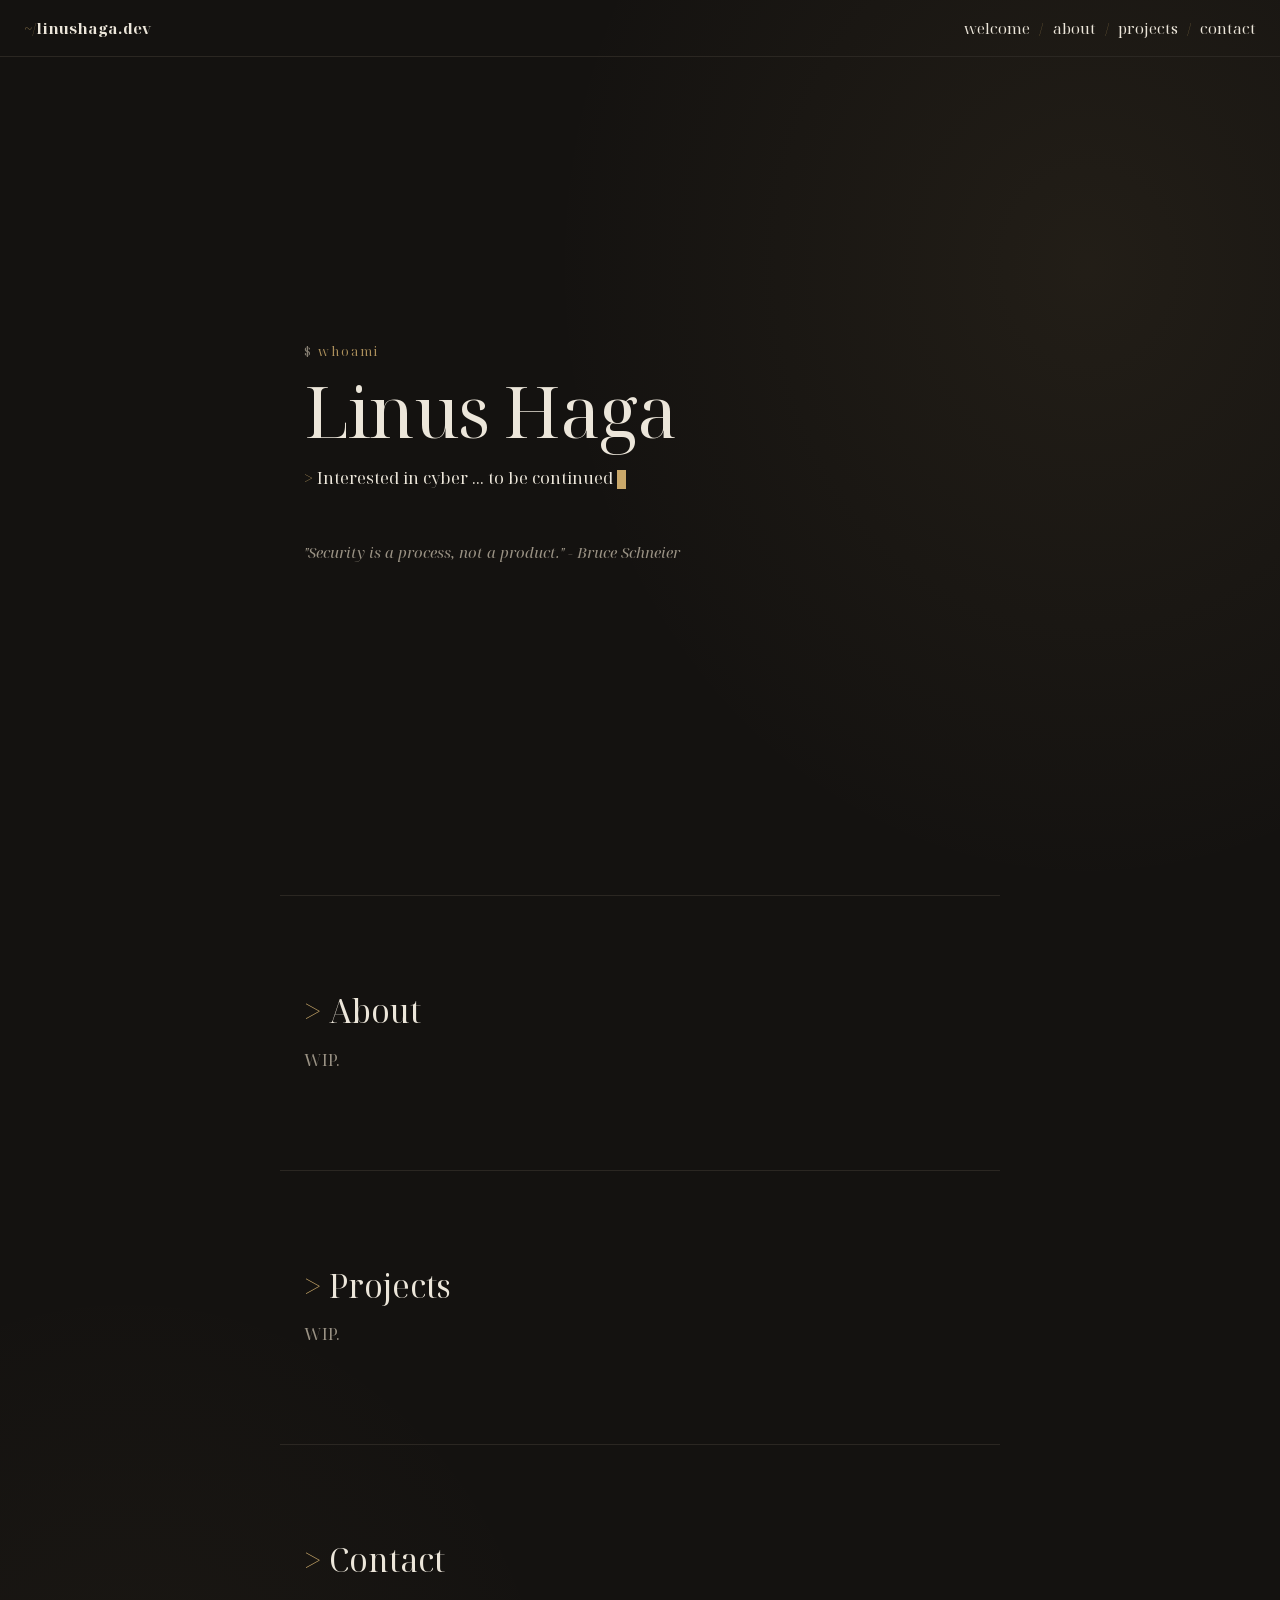
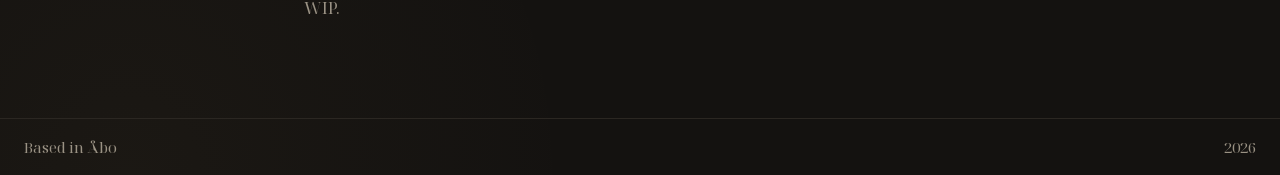
==== index.html @ 773b809a "Quick Fix" ====
<!DOCTYPE html>
<html lang="en">
<head>
  <meta charset="UTF-8">
  <meta name="viewport" content="width=device-width, initial-scale=1.0">

  <link rel="preconnect" href="https://fonts.googleapis.com">
  <link rel="preconnect" href="https://fonts.gstatic.com" crossorigin>
  <link href="https://fonts.googleapis.com/css2?family=Noto+Serif+Display:wght@400;600;700&display=swap" rel="stylesheet">

  <title>Linus Haga</title>

  <link rel="stylesheet" href="style.css">
</head>
<body>
  <header class="site-header">
    <a class="site-title" href="#welcome">linushaga.dev</a>

    <nav class="site-nav" aria-label="Main">
      <a href="#welcome">welcome</a>
      <a href="#about">about</a>
      <a href="#projects">projects</a>
      <a href="#contact">contact</a>
    </nav>
  </header>

  <main>
    <div class="binary" aria-hidden="true" data-words="IT, DaTe, Cyber, cryptography, security, privacy, hacking, programming, networking, linux, open source, technology">
      <div class="binary-col"></div>
      <div class="binary-col"></div>
      <div class="binary-col"></div>
      <div class="binary-col"></div>
    </div>

    <section id="welcome" class="hero">
      <p class="eyebrow">whoami</p>
      <h1>Linus Haga</h1>
      <p class="tagline">Interested in cyber ... to be continued<span class="cursor" aria-hidden="true"></span></p>
      <p class="quote">"Security is a process, not a product." - Bruce Schneier</p>
    </section>

    <section id="about" class="section">
      <h2>About</h2>
      <p>WIP.</p>
    </section>

    <section id="projects" class="section">
      <h2>Projects</h2>
      <p>WIP.</p>
    </section>

    <section id="contact" class="section">
      <h2>Contact</h2>
      <p>WIP.</p>
    </section>
  </main>

  <footer class="site-footer">
    <span>Based in Åbo</span>
    <span>2026</span>
  </footer>

  <script src="script.js" defer></script>
</body>
</html>
---- style.css ----
* {
  box-sizing: border-box;
}

:root {
  --bg: #141210;
  --text: #ece6da;
  --muted: #9a9284;
  --line: #2b2722;
  --accent: #c9a86a;

  --font: "Noto Serif Display", Georgia, "Times New Roman", serif;
}

body {
  margin: 0;
  min-height: 100vh;
  display: flex;
  flex-direction: column;

  font-family: var(--font);
  font-weight: 400;
  line-height: 1.6;
  color: var(--text);
  background:
    radial-gradient(ellipse 60% 50% at 85% 15%, rgba(201, 168, 106, 0.08), transparent 70%),
    radial-gradient(ellipse 50% 40% at 10% 100%, rgba(201, 168, 106, 0.04), transparent 70%),
    var(--bg);
}

a {
  color: inherit;
  text-decoration: none;
}

a:hover {
  color: var(--accent);
}

a:focus-visible {
  outline: 2px solid var(--accent);
  outline-offset: 4px;
  border-radius: 2px;
}

/* Header */

.site-header {
  display: flex;
  justify-content: space-between;
  align-items: center;
  gap: 16px;
  padding: 16px 24px;

  font-size: 0.95rem;
  border-bottom: 1px solid var(--line);
}

.site-title {
  font-weight: 700;
}

.site-title::before {
  content: "~/";
  color: var(--accent);
}

.site-nav {
  display: flex;
  gap: 0.6em;
}

.site-nav a + a::before {
  content: "/";
  margin-right: 0.6em;
  color: var(--accent);
}

/* Hero */

html {
  scroll-behavior: smooth;
}

@media (prefers-reduced-motion: reduce) {
  html {
    scroll-behavior: auto;
  }
}

main {
  flex: 1;
  position: relative;
}

/* Binary columns */

.binary {
  --h: 70vh;

  position: absolute;
  top: 0;
  right: 24px;
  z-index: 1;
  display: flex;
  gap: 22px;
  height: var(--h);
  overflow: hidden;
  pointer-events: none;

  -webkit-mask-image: linear-gradient(to bottom, transparent, #000 25%, #000 60%, transparent);
  mask-image: linear-gradient(to bottom, transparent, #000 25%, #000 60%, transparent);
}

.binary-col {
  font-size: 0.9rem;
  line-height: 1.5;
  text-align: center;
  color: var(--accent);
  opacity: 0.6;
}

.binary-track {
  white-space: pre;
  animation: binary-fall var(--dur, 30s) linear var(--delay, 0s) 1 both;
}

@keyframes binary-fall {
  from {
    transform: translateY(-100%);
  }

  to {
    transform: translateY(var(--h));
  }
}

@media (prefers-reduced-motion: reduce) {
  .binary-track {
    animation: none;
  }
}

@media (max-width: 800px) {
  .binary {
    display: none;
  }
}

.hero {
  min-height: calc(100vh - 62px);
  display: flex;
  flex-direction: column;
  justify-content: center;
  width: 100%;
  max-width: 720px;
  margin: 0 auto;
  padding: 48px 24px 96px;
}

/* Footer */

.site-footer {
  display: flex;
  justify-content: space-between;
  align-items: center;
  gap: 16px;
  padding: 16px 24px;

  font-size: 0.95rem;
  color: var(--muted);
  border-top: 1px solid var(--line);
}

@media (max-width: 800px) {
  .site-footer {
    padding: 16px;
  }
}

/* Sections */

.section {
  max-width: 720px;
  margin: 0 auto;
  padding: 96px 24px;
  border-top: 1px solid var(--line);
}

.section h2 {
  margin: 0 0 16px;
  font-size: 2rem;
  font-weight: 400;
  line-height: 1.2;
}

.section h2::before {
  content: "> ";
  color: var(--accent);
}

.section p {
  margin: 0;
  color: var(--muted);
  font-size: 1.05rem;
}

.eyebrow {
  margin: 0 0 12px;
  font-size: 0.8rem;
  letter-spacing: 0.15em;
  color: var(--accent);
  opacity: 0.85;
}

.eyebrow::before {
  content: "$ ";
  color: var(--muted);
}

.hero h1 {
  margin: 0;
  font-size: 4.5rem;
  font-weight: 400;
  letter-spacing: -0.02em;
  line-height: 1.05;
}

.tagline {
  margin: 16px 0 0;
  font-size: 1.05rem;
}

.tagline::before {
  content: "> ";
  color: var(--accent);
}

.cursor {
  display: inline-block;
  width: 0.55em;
  height: 1.1em;
  margin-left: 4px;
  vertical-align: text-bottom;
  background: var(--accent);
  animation: blink 1.1s steps(1) infinite;
}

.quote {
  margin: 48px 0 0;
  font-size: 0.95rem;
  font-style: italic;
  color: var(--muted);
}

@keyframes blink {
  50% {
    opacity: 0;
  }
}

@media (prefers-reduced-motion: reduce) {
  .cursor {
    animation: none;
  }
}

@media (max-width: 800px) {
  .site-header {
    flex-direction: column;
    align-items: flex-start;
    padding: 16px;
  }

  .hero {
    padding: 48px 16px 64px;
  }

  .hero h1 {
    font-size: 3rem;
  }
}
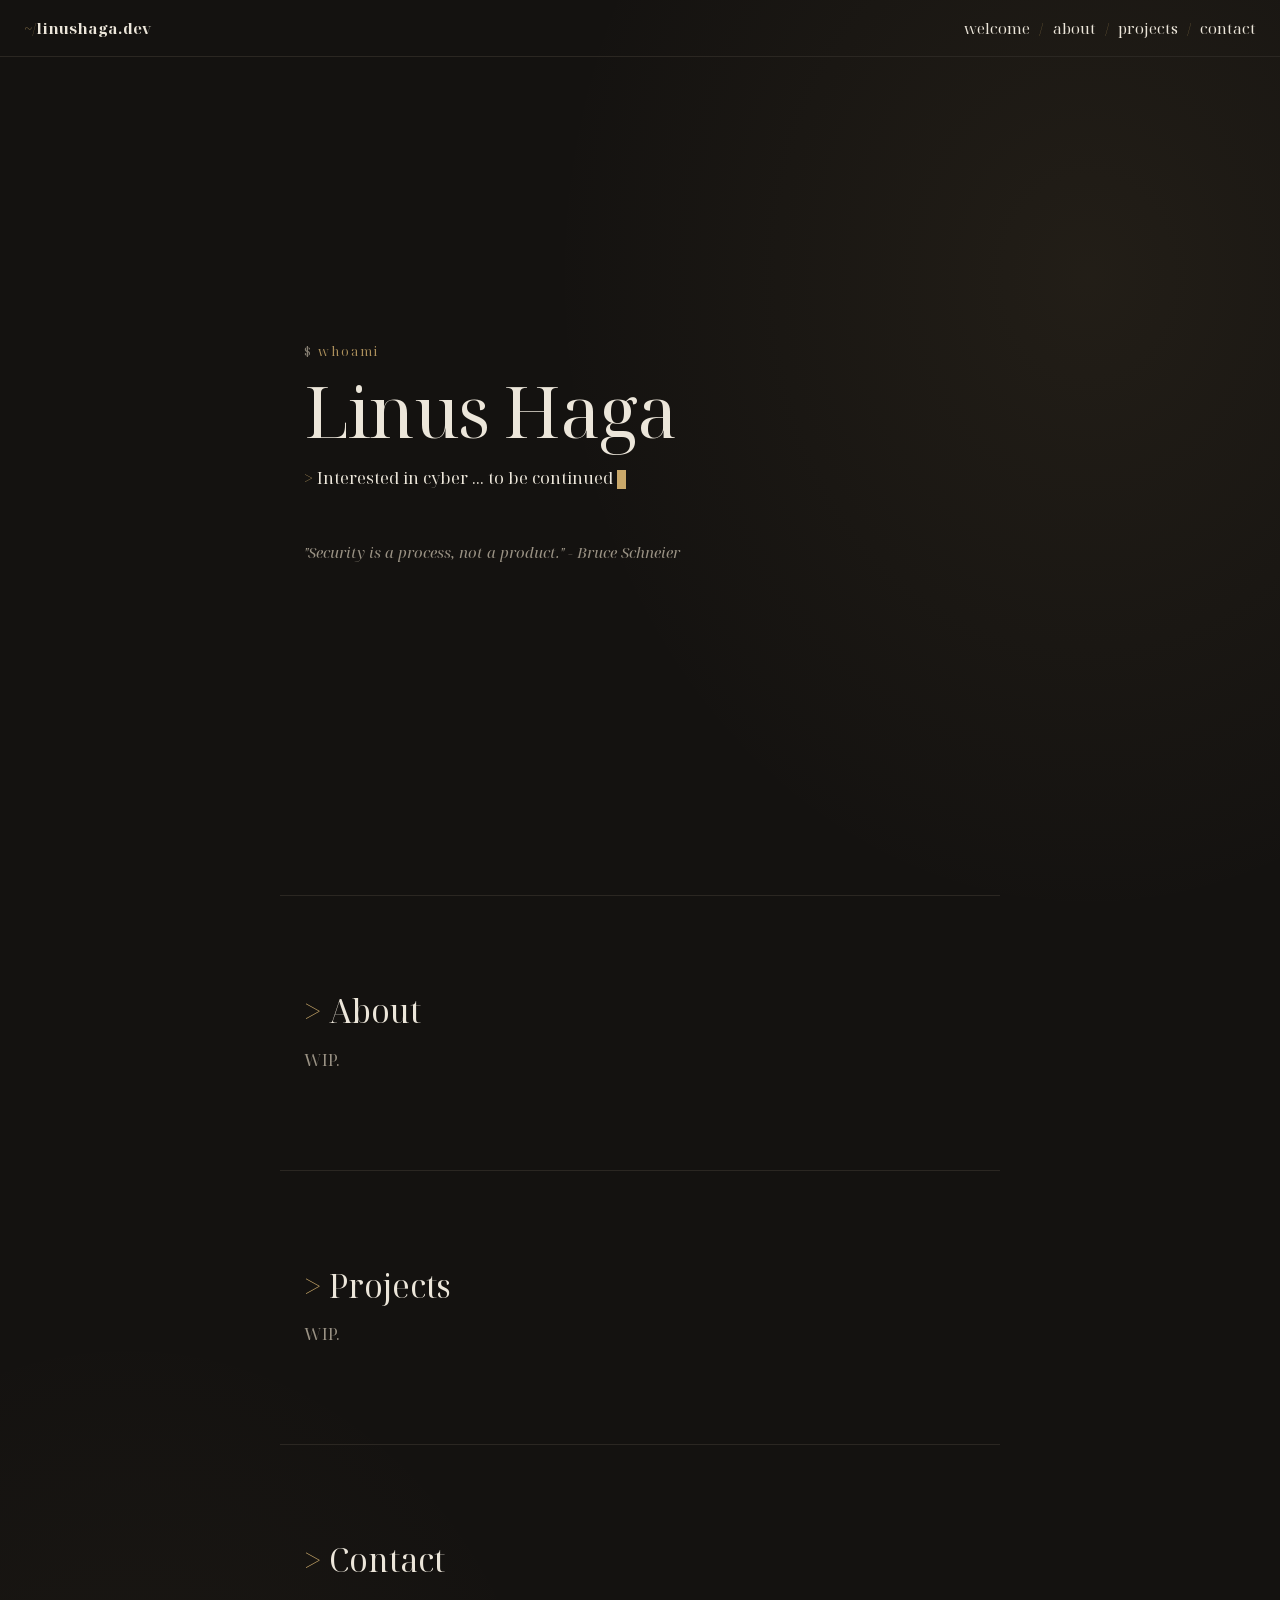
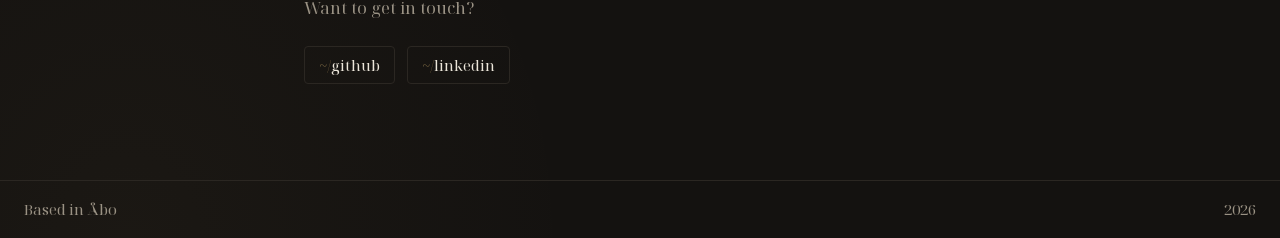
==== commit 5ecabf8a: "Added contact section with GitHub and LinkedIn buttons" ====
--- a/index.html
+++ b/index.html
@@ -51,7 +51,12 @@
 
     <section id="contact" class="section">
       <h2>Contact</h2>
-      <p>WIP.</p>
+      <p>Want to get in touch?</p>
+
+      <ul class="contact-links">
+        <li><a class="contact-btn" href="https://github.com/Linuusshh" target="_blank" rel="noopener noreferrer">github</a></li>
+        <li><a class="contact-btn" href="https://www.linkedin.com/in/linus-haga-680bb72a0/" target="_blank" rel="noopener noreferrer">linkedin</a></li>
+      </ul>
     </section>
   </main>
 
--- a/style.css
+++ b/style.css
@@ -205,6 +205,46 @@
   font-size: 1.05rem;
 }
 
+/* Contact */
+
+.contact-links {
+  display: flex;
+  flex-wrap: wrap;
+  gap: 12px;
+  margin: 24px 0 0;
+  padding: 0;
+  list-style: none;
+}
+
+.contact-btn {
+  display: inline-block;
+  padding: 6px 14px;
+
+  font: inherit;
+  font-size: 0.95rem;
+  color: var(--text);
+  background: transparent;
+  border: 1px solid var(--line);
+  border-radius: 4px;
+  cursor: pointer;
+  transition: border-color 0.15s, color 0.15s;
+}
+
+.contact-btn::before {
+  content: "~/";
+  color: var(--accent);
+}
+
+.contact-btn:hover {
+  color: var(--accent);
+  border-color: var(--accent);
+}
+
+.contact-btn:focus-visible {
+  outline: 2px solid var(--accent);
+  outline-offset: 4px;
+}
+
 .eyebrow {
   margin: 0 0 12px;
   font-size: 0.8rem;
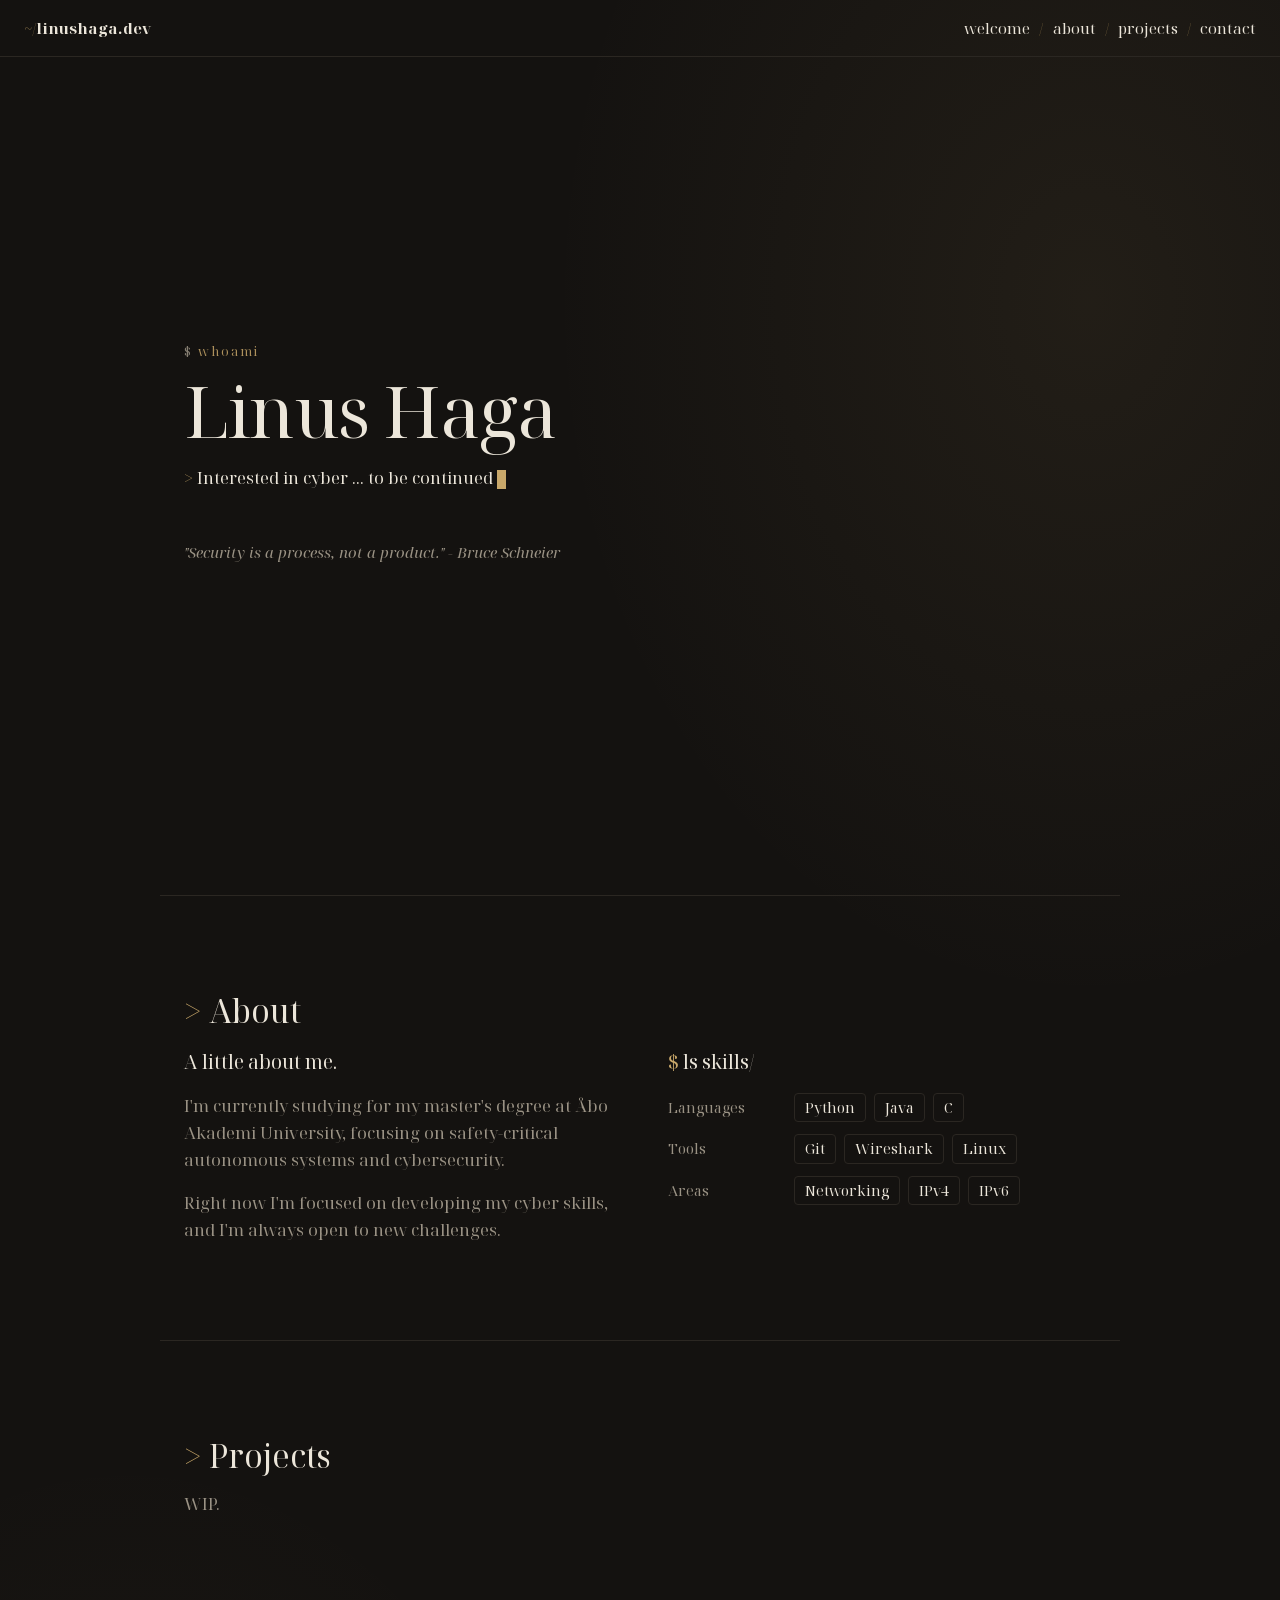
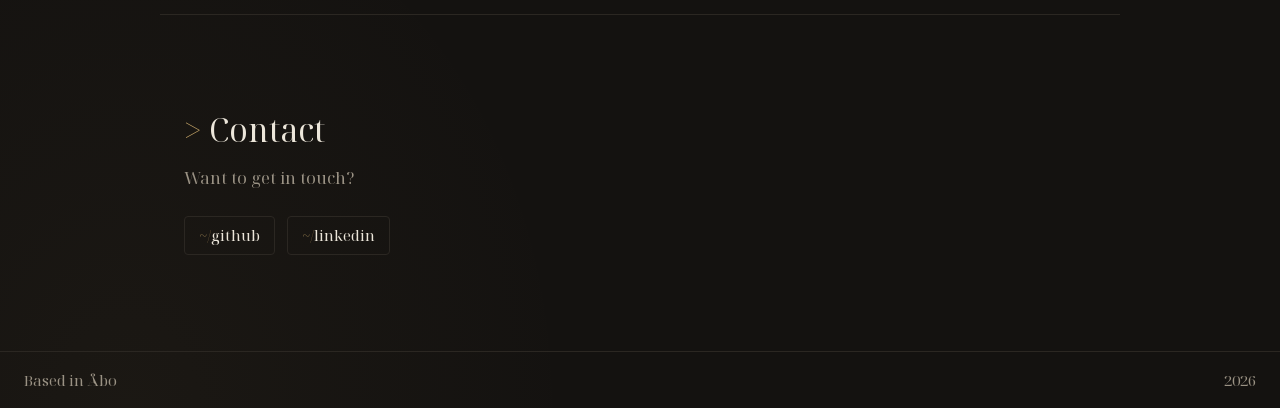
==== commit 3e231dcb: "Added the About section with a little about me and a skills section." ====
--- a/index.html
+++ b/index.html
@@ -41,7 +41,49 @@
 
     <section id="about" class="section">
       <h2>About</h2>
-      <p>WIP.</p>
+      <div class="about-grid">
+        <div class="about-text">
+          <p class="lead">A little about me.</p>
+          <p>I'm currently studying for my master's degree at Åbo Akademi University, focusing on safety-critical autonomous systems and cybersecurity.</p>
+          <p>Right now I'm focused on developing my cyber skills, and I'm always open to new challenges.</p>
+        </div>
+
+        <div class="skills">
+          <p class="lead skills-title">ls skills/</p>
+          <dl class="skill-groups">
+            <div class="skill-group">
+              <dt>Languages</dt>
+              <dd>
+                <ul class="tags">
+                  <li>Python</li>
+                  <li>Java</li>
+                  <li>C</li>
+                </ul>
+              </dd>
+            </div>
+            <div class="skill-group">
+              <dt>Tools</dt>
+              <dd>
+                <ul class="tags">
+                  <li>Git</li>
+                  <li>Wireshark</li>
+                  <li>Linux</li>
+                </ul>
+              </dd>
+            </div>
+            <div class="skill-group">
+              <dt>Areas</dt>
+              <dd>
+                <ul class="tags">
+                  <li>Networking</li>
+                  <li>IPv4</li>
+                  <li>IPv6</li>
+                </ul>
+              </dd>
+            </div>
+          </dl>
+        </div>
+      </div>
     </section>
 
     <section id="projects" class="section">
--- a/style.css
+++ b/style.css
@@ -8,6 +8,8 @@
   --muted: #9a9284;
   --line: #2b2722;
   --accent: #c9a86a;
+
+  --content-width: 960px;
 
   --font: "Noto Serif Display", Georgia, "Times New Roman", serif;
 }
@@ -153,7 +155,7 @@
   flex-direction: column;
   justify-content: center;
   width: 100%;
-  max-width: 720px;
+  max-width: var(--content-width);
   margin: 0 auto;
   padding: 48px 24px 96px;
 }
@@ -181,7 +183,7 @@
 /* Sections */
 
 .section {
-  max-width: 720px;
+  max-width: var(--content-width);
   margin: 0 auto;
   padding: 96px 24px;
   border-top: 1px solid var(--line);
@@ -203,6 +205,83 @@
   margin: 0;
   color: var(--muted);
   font-size: 1.05rem;
+}
+
+.section p + p {
+  margin-top: 16px;
+}
+
+.section .lead {
+  color: var(--text);
+  font-size: 1.2rem;
+}
+
+/* Skills */
+
+.section .skills-title {
+  margin-bottom: 16px;
+}
+
+.skills-title::before {
+  content: "$ ";
+  color: var(--accent);
+}
+
+.about-grid {
+  display: grid;
+  grid-template-columns: 1fr 1fr;
+  gap: 56px;
+  align-items: start;
+}
+
+.skill-groups {
+  display: grid;
+  gap: 12px;
+  margin: 0;
+}
+
+.skill-group {
+  display: grid;
+  grid-template-columns: 110px 1fr;
+  gap: 16px;
+  align-items: baseline;
+}
+
+.skill-group dt {
+  font-size: 0.9rem;
+  color: var(--muted);
+}
+
+.skill-group dd {
+  margin: 0;
+}
+
+.tags {
+  display: flex;
+  flex-wrap: wrap;
+  gap: 8px;
+  margin: 0;
+  padding: 0;
+  list-style: none;
+}
+
+.tags li {
+  padding: 2px 10px;
+  font-size: 0.9rem;
+  border: 1px solid var(--line);
+  border-radius: 4px;
+}
+
+@media (max-width: 800px) {
+  .about-grid {
+    grid-template-columns: 1fr;
+    gap: 40px;
+  }
+
+  .skill-group {
+    grid-template-columns: 1fr;
+    gap: 6px;
+  }
 }
 
 /* Contact */
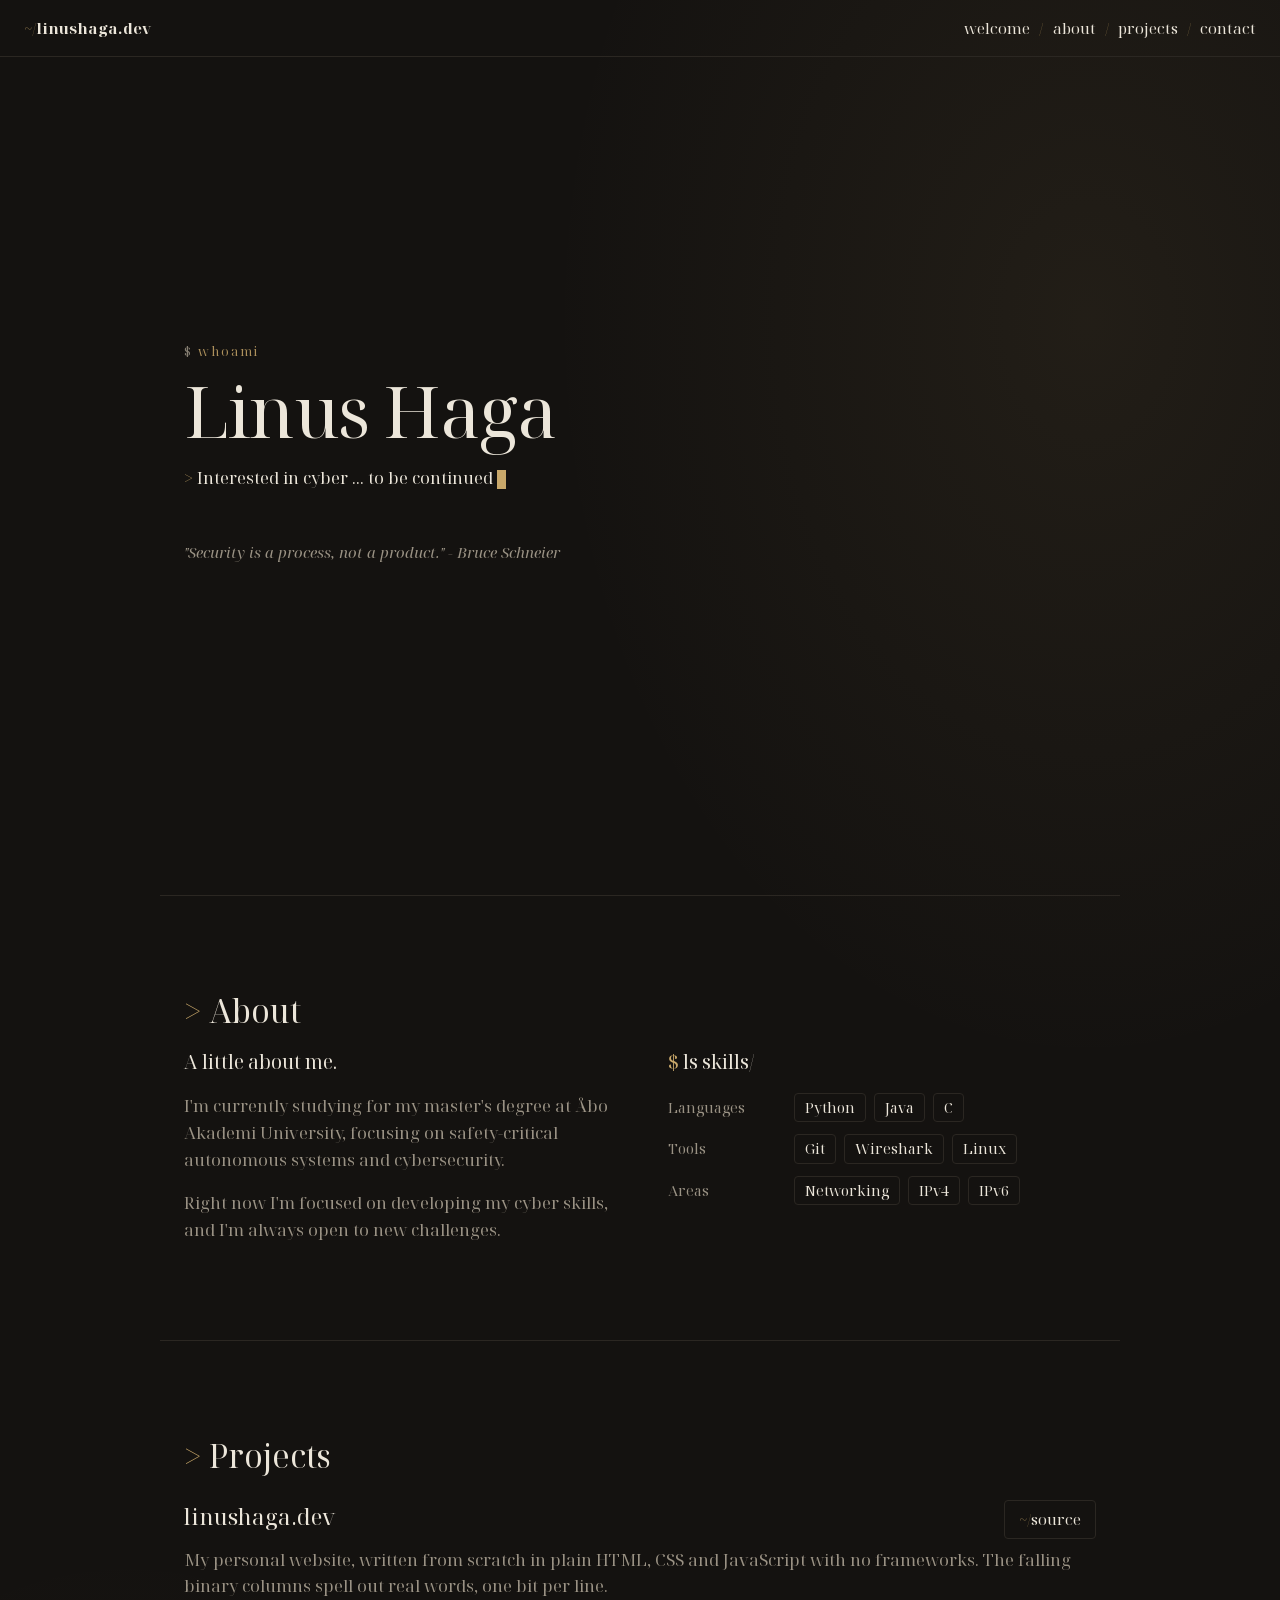
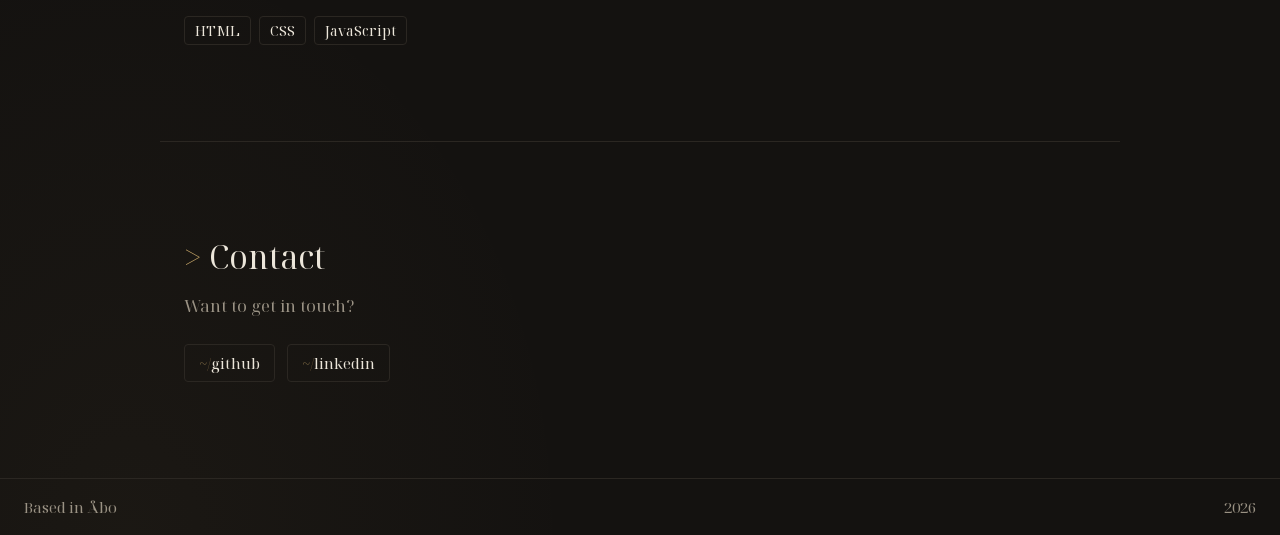
==== commit 98108ac9: "Added the Projects section with the description of this website and also a auto-updater to the foote" ====
--- a/index.html
+++ b/index.html
@@ -88,7 +88,21 @@
 
     <section id="projects" class="section">
       <h2>Projects</h2>
-      <p>WIP.</p>
+
+      <ul class="projects">
+        <li class="project">
+          <div class="project-head">
+            <h3>linushaga.dev</h3>
+            <a class="link-btn" href="https://github.com/Linuusshh/linushaga.dev" target="_blank" rel="noopener noreferrer">source</a>
+          </div>
+          <p>My personal website, written from scratch in plain HTML, CSS and JavaScript with no frameworks. The falling binary columns spell out real words, one bit per line.</p>
+          <ul class="tags">
+            <li>HTML</li>
+            <li>CSS</li>
+            <li>JavaScript</li>
+          </ul>
+        </li>
+      </ul>
     </section>
 
     <section id="contact" class="section">
@@ -96,15 +110,15 @@
       <p>Want to get in touch?</p>
 
       <ul class="contact-links">
-        <li><a class="contact-btn" href="https://github.com/Linuusshh" target="_blank" rel="noopener noreferrer">github</a></li>
-        <li><a class="contact-btn" href="https://www.linkedin.com/in/linus-haga-680bb72a0/" target="_blank" rel="noopener noreferrer">linkedin</a></li>
+        <li><a class="link-btn" href="https://github.com/Linuusshh" target="_blank" rel="noopener noreferrer">github</a></li>
+        <li><a class="link-btn" href="https://www.linkedin.com/in/linus-haga-680bb72a0/" target="_blank" rel="noopener noreferrer">linkedin</a></li>
       </ul>
     </section>
   </main>
 
   <footer class="site-footer">
     <span>Based in Åbo</span>
-    <span>2026</span>
+    <span class="year">2026</span>
   </footer>
 
   <script src="script.js" defer></script>
--- a/style.css
+++ b/style.css
@@ -284,6 +284,38 @@
   }
 }
 
+/* Projects */
+
+.projects {
+  margin: 24px 0 0;
+  padding: 0;
+  list-style: none;
+}
+
+.project + .project {
+  margin-top: 32px;
+  padding-top: 32px;
+  border-top: 1px solid var(--line);
+}
+
+.project-head {
+  display: flex;
+  flex-wrap: wrap;
+  justify-content: space-between;
+  align-items: baseline;
+  gap: 8px 16px;
+}
+
+.project h3 {
+  margin: 0;
+  font-size: 1.4rem;
+  font-weight: 400;
+}
+
+.section .project p {
+  margin: 8px 0 16px;
+}
+
 /* Contact */
 
 .contact-links {
@@ -295,7 +327,7 @@
   list-style: none;
 }
 
-.contact-btn {
+.link-btn {
   display: inline-block;
   padding: 6px 14px;
 
@@ -309,17 +341,17 @@
   transition: border-color 0.15s, color 0.15s;
 }
 
-.contact-btn::before {
+.link-btn::before {
   content: "~/";
   color: var(--accent);
 }
 
-.contact-btn:hover {
+.link-btn:hover {
   color: var(--accent);
   border-color: var(--accent);
 }
 
-.contact-btn:focus-visible {
+.link-btn:focus-visible {
   outline: 2px solid var(--accent);
   outline-offset: 4px;
 }
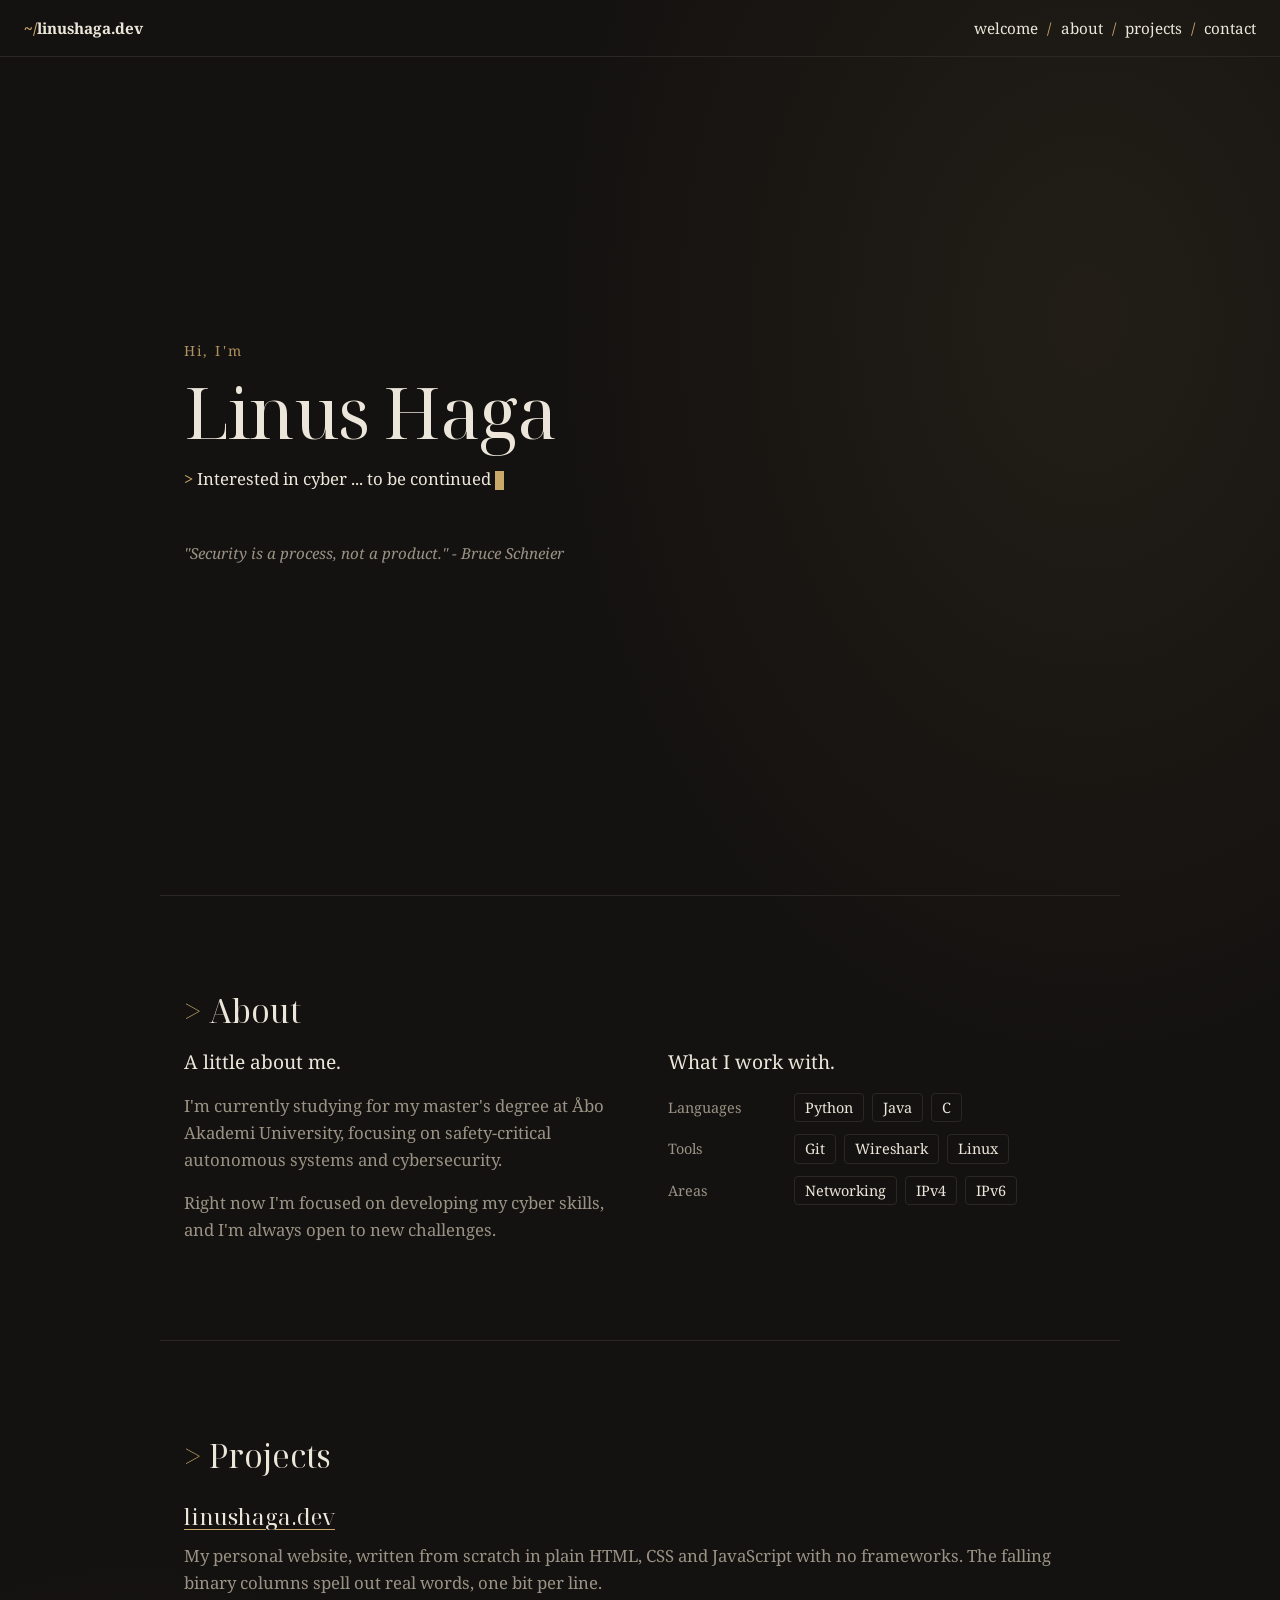
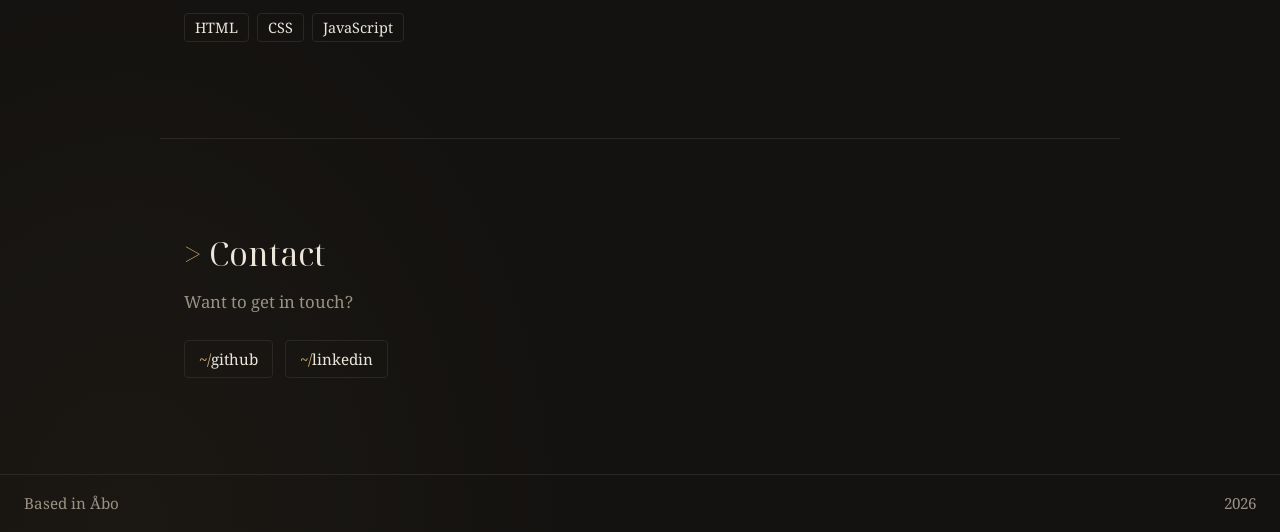
==== commit 31a95e9d: "Font and other UI fixes." ====
--- a/index.html
+++ b/index.html
@@ -6,7 +6,7 @@
 
   <link rel="preconnect" href="https://fonts.googleapis.com">
   <link rel="preconnect" href="https://fonts.gstatic.com" crossorigin>
-  <link href="https://fonts.googleapis.com/css2?family=Noto+Serif+Display:wght@400;600;700&display=swap" rel="stylesheet">
+  <link href="https://fonts.googleapis.com/css2?family=Noto+Serif+Display:wght@400&family=Noto+Serif:ital,wght@0,400;0,600;0,700;1,400&display=swap" rel="stylesheet">
 
   <title>Linus Haga</title>
 
@@ -33,7 +33,7 @@
     </div>
 
     <section id="welcome" class="hero">
-      <p class="eyebrow">whoami</p>
+      <p class="eyebrow">Hi, I'm</p>
       <h1>Linus Haga</h1>
       <p class="tagline">Interested in cyber ... to be continued<span class="cursor" aria-hidden="true"></span></p>
       <p class="quote">"Security is a process, not a product." - Bruce Schneier</p>
@@ -49,7 +49,7 @@
         </div>
 
         <div class="skills">
-          <p class="lead skills-title">ls skills/</p>
+          <p class="lead skills-title">What I work with.</p>
           <dl class="skill-groups">
             <div class="skill-group">
               <dt>Languages</dt>
@@ -91,10 +91,7 @@
 
       <ul class="projects">
         <li class="project">
-          <div class="project-head">
-            <h3>linushaga.dev</h3>
-            <a class="link-btn" href="https://github.com/Linuusshh/linushaga.dev" target="_blank" rel="noopener noreferrer">source</a>
-          </div>
+          <h3><a href="https://github.com/Linuusshh/linushaga.dev" target="_blank" rel="noopener noreferrer">linushaga.dev</a></h3>
           <p>My personal website, written from scratch in plain HTML, CSS and JavaScript with no frameworks. The falling binary columns spell out real words, one bit per line.</p>
           <ul class="tags">
             <li>HTML</li>
--- a/style.css
+++ b/style.css
@@ -11,7 +11,8 @@
 
   --content-width: 960px;
 
-  --font: "Noto Serif Display", Georgia, "Times New Roman", serif;
+  --font: "Noto Serif", Georgia, "Times New Roman", serif;
+  --font-display: "Noto Serif Display", Georgia, "Times New Roman", serif;
 }
 
 body {
@@ -30,6 +31,12 @@
     var(--bg);
 }
 
+h1,
+h2,
+h3 {
+  font-family: var(--font-display);
+}
+
 a {
   color: inherit;
   text-decoration: none;
@@ -222,11 +229,6 @@
   margin-bottom: 16px;
 }
 
-.skills-title::before {
-  content: "$ ";
-  color: var(--accent);
-}
-
 .about-grid {
   display: grid;
   grid-template-columns: 1fr 1fr;
@@ -298,18 +300,17 @@
   border-top: 1px solid var(--line);
 }
 
-.project-head {
-  display: flex;
-  flex-wrap: wrap;
-  justify-content: space-between;
-  align-items: baseline;
-  gap: 8px 16px;
-}
-
 .project h3 {
   margin: 0;
   font-size: 1.4rem;
   font-weight: 400;
+}
+
+.project h3 a {
+  text-decoration: underline;
+  text-decoration-color: var(--accent);
+  text-decoration-thickness: 1px;
+  text-underline-offset: 4px;
 }
 
 .section .project p {
@@ -358,15 +359,10 @@
 
 .eyebrow {
   margin: 0 0 12px;
-  font-size: 0.8rem;
+  font-size: 0.875rem;
   letter-spacing: 0.15em;
   color: var(--accent);
   opacity: 0.85;
-}
-
-.eyebrow::before {
-  content: "$ ";
-  color: var(--muted);
 }
 
 .hero h1 {
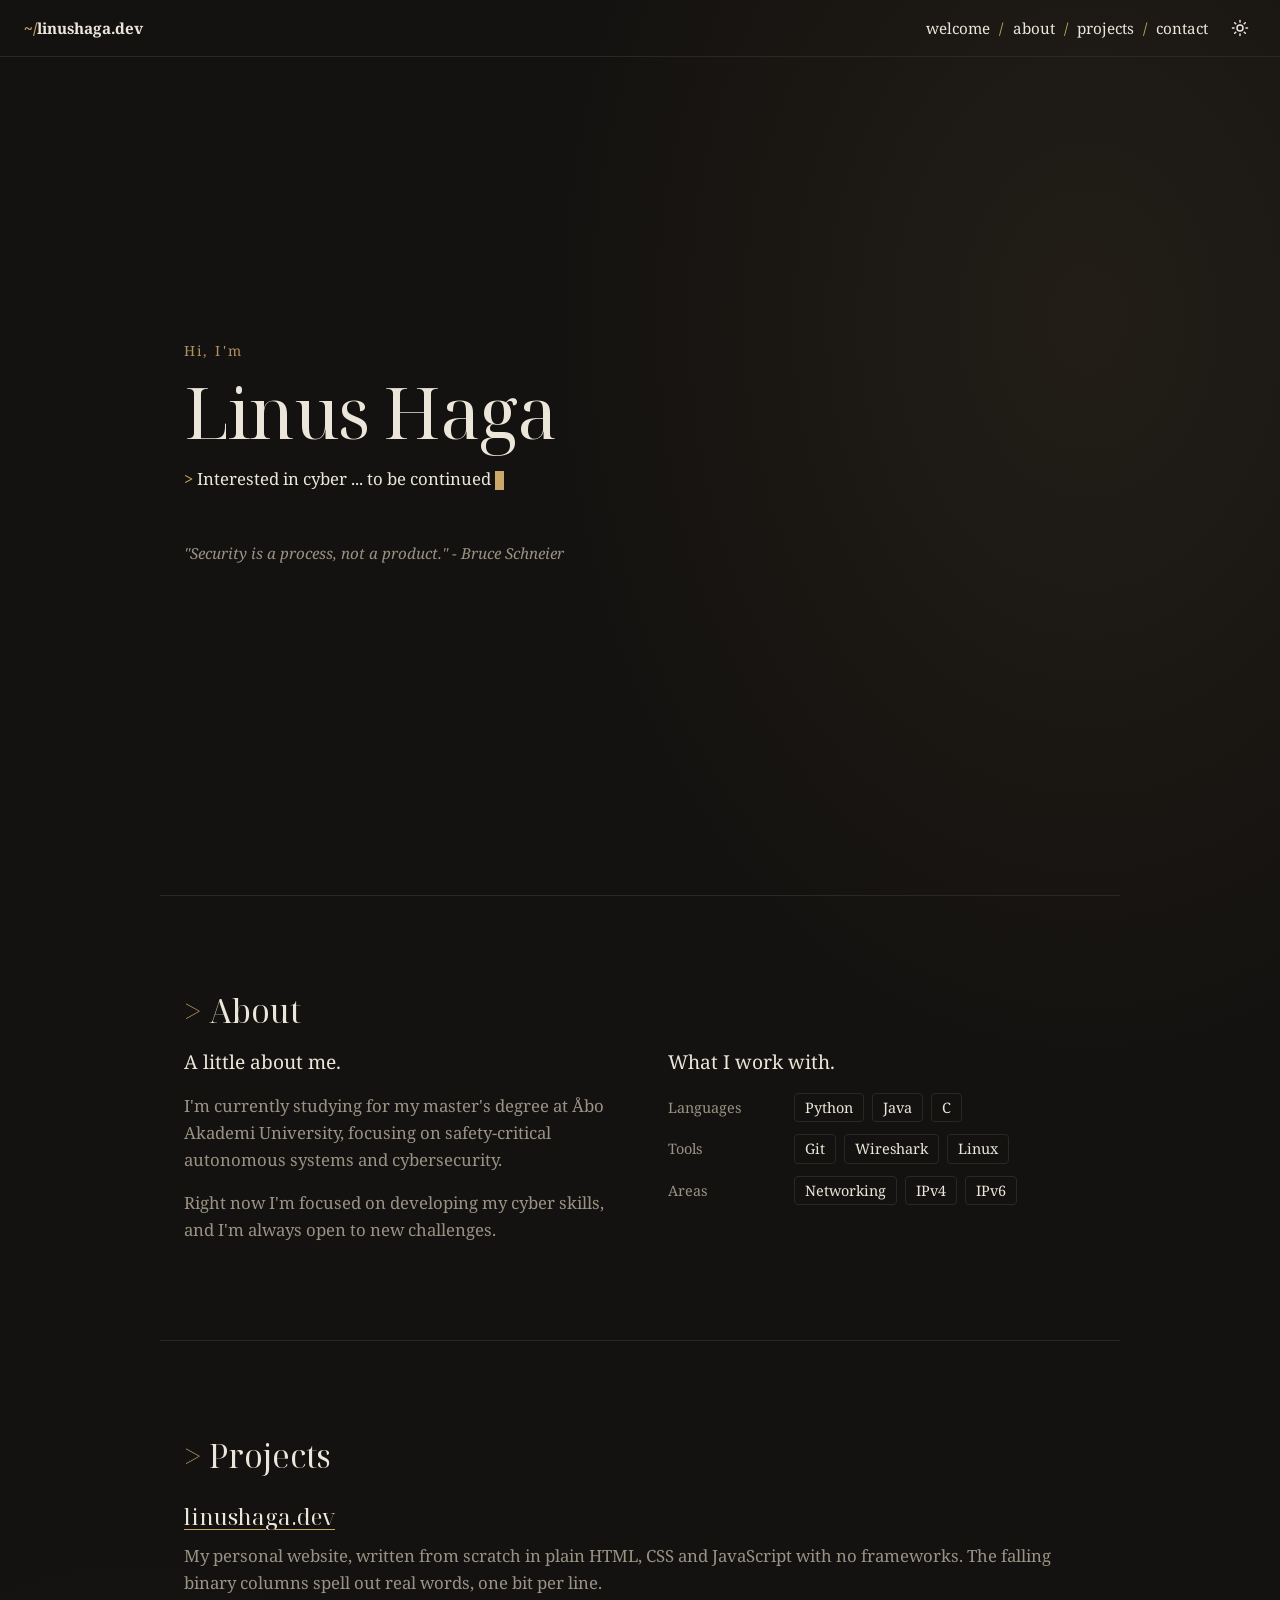
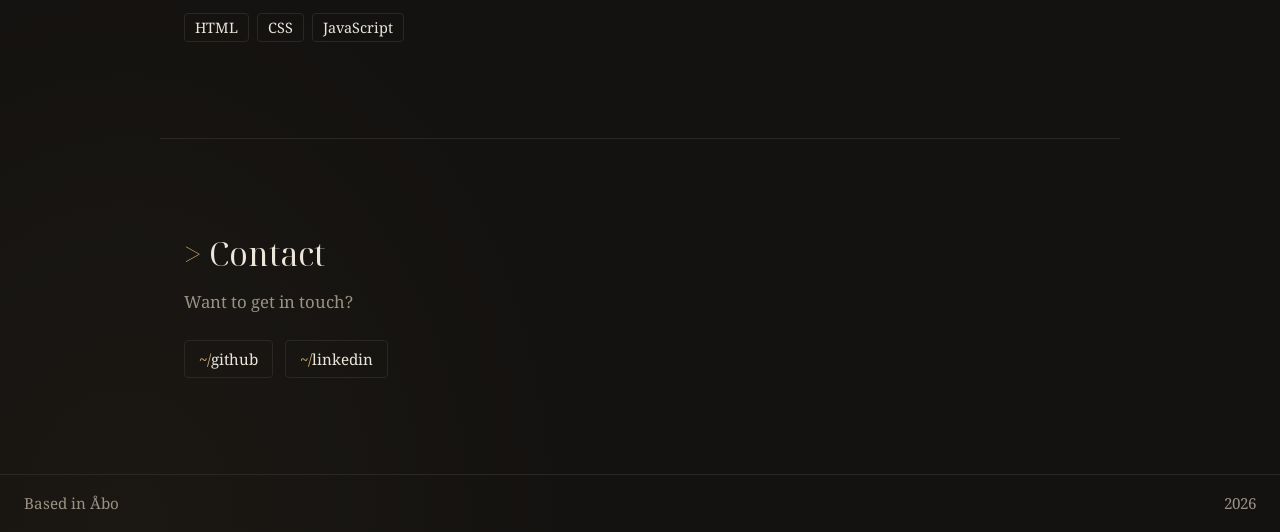
==== commit 78e853d5: "Added a primitive dark and light mode." ====
--- a/index.html
+++ b/index.html
@@ -10,18 +10,39 @@
 
   <title>Linus Haga</title>
 
+  <!-- Runs before the page draws, so a saved light theme doesn't flash dark first. -->
+  <script>
+    try {
+      if (localStorage.getItem("theme") === "light") {
+        document.documentElement.dataset.theme = "light";
+      }
+    } catch {}
+  </script>
+
   <link rel="stylesheet" href="style.css">
 </head>
 <body>
   <header class="site-header">
     <a class="site-title" href="#welcome">linushaga.dev</a>
 
-    <nav class="site-nav" aria-label="Main">
-      <a href="#welcome">welcome</a>
-      <a href="#about">about</a>
-      <a href="#projects">projects</a>
-      <a href="#contact">contact</a>
-    </nav>
+    <div class="header-end">
+      <nav class="site-nav" aria-label="Main">
+        <a href="#welcome">welcome</a>
+        <a href="#about">about</a>
+        <a href="#projects">projects</a>
+        <a href="#contact">contact</a>
+      </nav>
+
+      <button class="theme-toggle" type="button" aria-label="Switch to light mode">
+        <svg class="icon-sun" viewBox="0 0 24 24" aria-hidden="true">
+          <circle cx="12" cy="12" r="4"/>
+          <path d="M12 2v2M12 20v2M4.93 4.93l1.41 1.41M17.66 17.66l1.41 1.41M2 12h2M20 12h2M4.93 19.07l1.41-1.41M17.66 6.34l1.41-1.41"/>
+        </svg>
+        <svg class="icon-moon" viewBox="0 0 24 24" aria-hidden="true">
+          <path d="M21 12.79A9 9 0 1 1 11.21 3 7 7 0 0 0 21 12.79z"/>
+        </svg>
+      </button>
+    </div>
   </header>
 
   <main>
--- a/style.css
+++ b/style.css
@@ -8,11 +8,27 @@
   --muted: #9a9284;
   --line: #2b2722;
   --accent: #c9a86a;
+  --glow-strong: rgba(201, 168, 106, 0.08);
+  --glow-soft: rgba(201, 168, 106, 0.04);
 
   --content-width: 960px;
 
   --font: "Noto Serif", Georgia, "Times New Roman", serif;
   --font-display: "Noto Serif Display", Georgia, "Times New Roman", serif;
+
+  color-scheme: dark;
+}
+
+:root[data-theme="light"] {
+  --bg: #f6f1e7;
+  --text: #241f18;
+  --muted: #6a6256;
+  --line: #ddd4c4;
+  --accent: #806224;
+  --glow-strong: rgba(128, 98, 36, 0.08);
+  --glow-soft: rgba(128, 98, 36, 0.04);
+
+  color-scheme: light;
 }
 
 body {
@@ -26,8 +42,8 @@
   line-height: 1.6;
   color: var(--text);
   background:
-    radial-gradient(ellipse 60% 50% at 85% 15%, rgba(201, 168, 106, 0.08), transparent 70%),
-    radial-gradient(ellipse 50% 40% at 10% 100%, rgba(201, 168, 106, 0.04), transparent 70%),
+    radial-gradient(ellipse 60% 50% at 85% 15%, var(--glow-strong), transparent 70%),
+    radial-gradient(ellipse 50% 40% at 10% 100%, var(--glow-soft), transparent 70%),
     var(--bg);
 }
 
@@ -74,6 +90,13 @@
   color: var(--accent);
 }
 
+.header-end {
+  display: flex;
+  flex-wrap: wrap;
+  align-items: center;
+  gap: 8px 16px;
+}
+
 .site-nav {
   display: flex;
   gap: 0.6em;
@@ -83,6 +106,53 @@
   content: "/";
   margin-right: 0.6em;
   color: var(--accent);
+}
+
+/* Theme toggle: shows the mode you'd switch to. */
+
+.theme-toggle {
+  display: inline-flex;
+  align-items: center;
+  justify-content: center;
+  width: 32px;
+  height: 32px;
+  margin: -6px 0; /* Keeps the header height the .hero min-height relies on. */
+  padding: 0;
+
+  color: var(--text);
+  background: transparent;
+  border: 0;
+  border-radius: 4px;
+  cursor: pointer;
+  transition: color 0.15s;
+}
+
+.theme-toggle:hover {
+  color: var(--accent);
+}
+
+.theme-toggle:focus-visible {
+  outline: 2px solid var(--accent);
+  outline-offset: 2px;
+}
+
+.theme-toggle svg {
+  width: 18px;
+  height: 18px;
+  fill: none;
+  stroke: currentColor;
+  stroke-width: 2;
+  stroke-linecap: round;
+  stroke-linejoin: round;
+}
+
+.icon-moon,
+:root[data-theme="light"] .icon-sun {
+  display: none;
+}
+
+:root[data-theme="light"] .icon-moon {
+  display: block;
 }
 
 /* Hero */
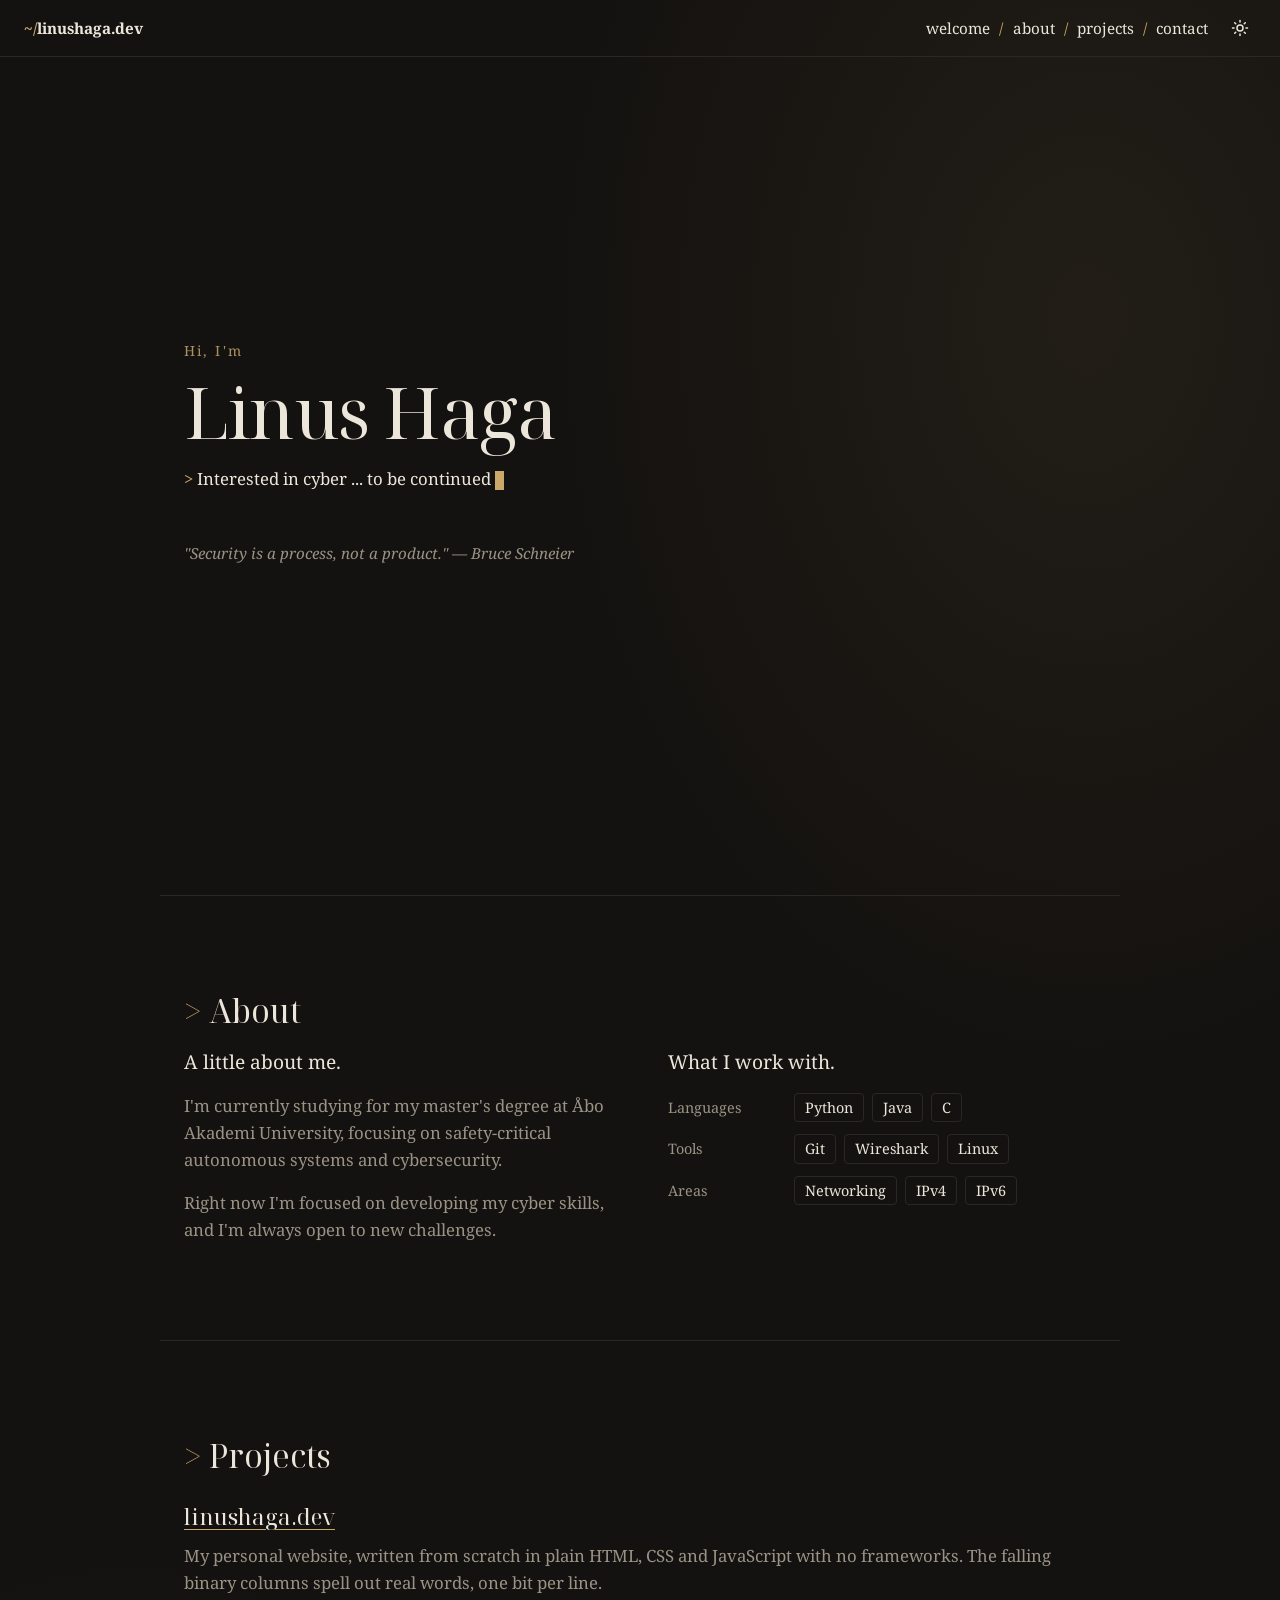
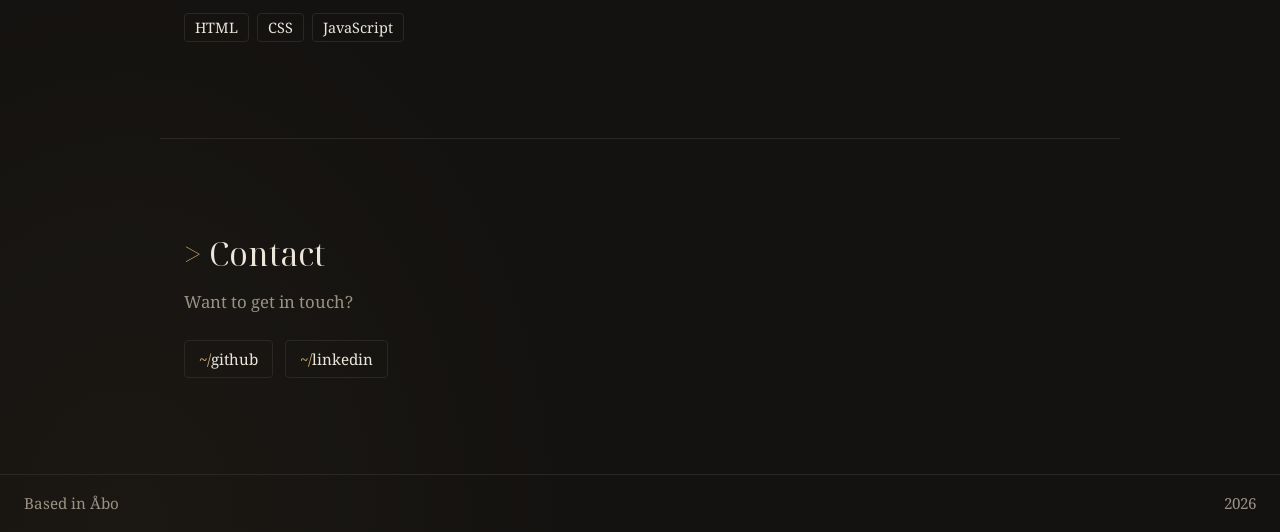
==== commit 37b51dae: "Further fixes." ====
--- a/index.html
+++ b/index.html
@@ -9,6 +9,13 @@
   <link href="https://fonts.googleapis.com/css2?family=Noto+Serif+Display:wght@400&family=Noto+Serif:ital,wght@0,400;0,600;0,700;1,400&display=swap" rel="stylesheet">
 
   <title>Linus Haga</title>
+  <meta name="description" content="Linus Haga, a master's student at Åbo Akademi University focusing on safety-critical autonomous systems and cybersecurity.">
+
+  <!-- Shown when the link is shared, e.g. on LinkedIn or Discord. -->
+  <meta property="og:type" content="website">
+  <meta property="og:title" content="Linus Haga">
+  <meta property="og:description" content="Linus Haga, a master's student at Åbo Akademi University focusing on safety-critical autonomous systems and cybersecurity.">
+  <meta name="twitter:card" content="summary">
 
   <!-- Runs before the page draws, so a saved light theme doesn't flash dark first. -->
   <script>
@@ -57,7 +64,7 @@
       <p class="eyebrow">Hi, I'm</p>
       <h1>Linus Haga</h1>
       <p class="tagline">Interested in cyber ... to be continued<span class="cursor" aria-hidden="true"></span></p>
-      <p class="quote">"Security is a process, not a product." - Bruce Schneier</p>
+      <p class="quote">"Security is a process, not a product." — Bruce Schneier</p>
     </section>
 
     <section id="about" class="section">
@@ -139,6 +146,8 @@
     <span class="year">2026</span>
   </footer>
 
+  <div class="tv-glitch" aria-hidden="true"></div>
+
   <script src="script.js" defer></script>
 </body>
 </html>
--- a/style.css
+++ b/style.css
@@ -1,6 +1,16 @@
 * {
   box-sizing: border-box;
 }
+
+/* Registering the theme colors as real colors lets the browser fade between
+   them, so switching theme eases over instead of snapping like a flashbang. */
+@property --bg { syntax: "<color>"; inherits: true; initial-value: #141210; }
+@property --text { syntax: "<color>"; inherits: true; initial-value: #ece6da; }
+@property --muted { syntax: "<color>"; inherits: true; initial-value: #9a9284; }
+@property --line { syntax: "<color>"; inherits: true; initial-value: #2b2722; }
+@property --accent { syntax: "<color>"; inherits: true; initial-value: #c9a86a; }
+@property --glow-strong { syntax: "<color>"; inherits: true; initial-value: transparent; }
+@property --glow-soft { syntax: "<color>"; inherits: true; initial-value: transparent; }
 
 :root {
   --bg: #141210;
@@ -17,6 +27,15 @@
   --font-display: "Noto Serif Display", Georgia, "Times New Roman", serif;
 
   color-scheme: dark;
+
+  transition:
+    --bg 0.8s ease,
+    --text 0.8s ease,
+    --muted 0.8s ease,
+    --line 0.8s ease,
+    --accent 0.8s ease,
+    --glow-strong 0.8s ease,
+    --glow-soft 0.8s ease;
 }
 
 :root[data-theme="light"] {
@@ -155,6 +174,146 @@
   display: block;
 }
 
+/* Easter egg: switching theme makes the screen twitch like an old TV.
+   script.js adds .glitching to <html> and skips it for reduced-motion users. */
+
+.glitching {
+  overflow-x: clip; /* Stops the twitch from flashing a horizontal scrollbar. */
+}
+
+.glitching .site-header,
+.glitching main,
+.glitching .site-footer {
+  animation: tv-twitch 0.5s steps(1) both;
+}
+
+.tv-glitch {
+  display: none;
+  position: fixed;
+  inset: 0;
+  z-index: 100;
+  overflow: hidden;
+  pointer-events: none;
+
+  /* Black and white static. */
+  background-image: url("data:image/svg+xml,%3Csvg xmlns='http://www.w3.org/2000/svg' width='256' height='256'%3E%3Cfilter id='n'%3E%3CfeTurbulence type='fractalNoise' baseFrequency='.9' numOctaves='2' stitchTiles='stitch'/%3E%3CfeColorMatrix type='saturate' values='0'/%3E%3C/filter%3E%3Crect width='100%25' height='100%25' filter='url(%23n)'/%3E%3C/svg%3E");
+}
+
+.glitching .tv-glitch {
+  display: block;
+  animation: tv-static 0.5s steps(1) both;
+}
+
+/* Scanlines. */
+.tv-glitch::before {
+  content: "";
+  position: absolute;
+  inset: 0;
+  background: repeating-linear-gradient(to bottom, rgba(0, 0, 0, 0.35) 0 2px, transparent 2px 4px);
+}
+
+/* Bright band rolling down the screen. */
+.tv-glitch::after {
+  content: "";
+  position: absolute;
+  left: 0;
+  right: 0;
+  height: 16vh;
+  background: linear-gradient(to bottom, transparent, rgba(255, 255, 255, 0.3), transparent);
+  animation: tv-roll 0.5s linear both;
+}
+
+@keyframes tv-twitch {
+  0% {
+    transform: translate(-10px, 2px) skewX(3deg);
+    text-shadow: 3px 0 rgba(255, 0, 60, 0.7), -3px 0 rgba(0, 220, 255, 0.7);
+  }
+
+  10% {
+    transform: translate(8px, -3px) skewX(-2deg);
+  }
+
+  20% {
+    transform: none;
+    text-shadow: none;
+  }
+
+  36% {
+    transform: translate(-14px, 0) skewX(5deg);
+    text-shadow: -4px 0 rgba(255, 0, 60, 0.7), 4px 0 rgba(0, 220, 255, 0.7);
+  }
+
+  46% {
+    transform: translate(4px, 4px);
+  }
+
+  58% {
+    transform: translate(-4px, -1px);
+    text-shadow: 2px 0 rgba(255, 0, 60, 0.7), -2px 0 rgba(0, 220, 255, 0.7);
+  }
+
+  72% {
+    transform: translate(9px, 0) skewX(-4deg);
+  }
+
+  84%,
+  100% {
+    transform: none;
+    text-shadow: none;
+  }
+}
+
+@keyframes tv-static {
+  0% {
+    opacity: 0.6;
+    background-position: 0 0;
+  }
+
+  10% {
+    opacity: 0.3;
+    background-position: -80px 40px;
+  }
+
+  20% {
+    opacity: 0;
+  }
+
+  36% {
+    opacity: 0.5;
+    background-position: 120px -60px;
+  }
+
+  46% {
+    opacity: 0.3;
+    background-position: -30px 110px;
+  }
+
+  58% {
+    opacity: 0.2;
+    background-position: 70px 20px;
+  }
+
+  72% {
+    opacity: 0.12;
+    background-position: -140px -90px;
+  }
+
+  84%,
+  100% {
+    opacity: 0;
+  }
+}
+
+@keyframes tv-roll {
+  from {
+    transform: translateY(-16vh);
+  }
+
+  to {
+    transform: translateY(100vh);
+  }
+}
+
 /* Hero */
 
 html {
@@ -476,8 +635,28 @@
   }
 }
 
+/* The hero lines rise in one after another when the page loads. The animation
+   only runs once, so switching theme doesn't replay it. */
+.hero > * {
+  animation: hero-in 0.9s cubic-bezier(0.22, 1, 0.36, 1) both;
+}
+
+.hero > :nth-child(1) { animation-delay: 0.1s; }
+.hero > :nth-child(2) { animation-delay: 0.25s; }
+.hero > :nth-child(3) { animation-delay: 0.45s; }
+.hero > :nth-child(4) { animation-delay: 0.7s; }
+
+/* No "to" keyframe, so each line ends at its own opacity (the eyebrow is 0.85). */
+@keyframes hero-in {
+  from {
+    opacity: 0;
+    transform: translateY(16px);
+  }
+}
+
 @media (prefers-reduced-motion: reduce) {
-  .cursor {
+  .cursor,
+  .hero > * {
     animation: none;
   }
 }
